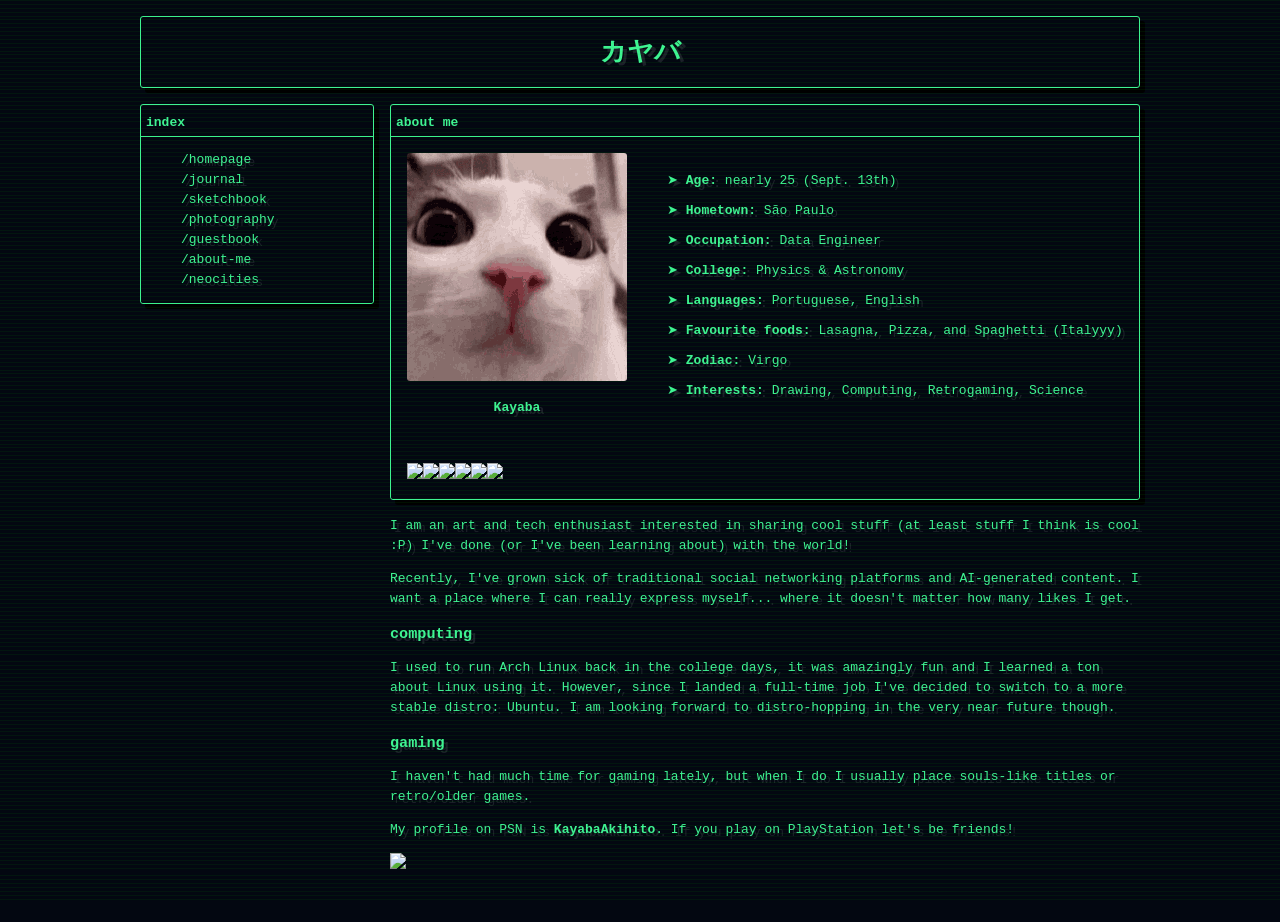
==== about-me/index.html @ 6a8ba09c "styles updatesto message dialog + new buttons" ====
<!DOCTYPE html>
<html lang="en">
	<head>
		<meta charset="UTF-8">
		<meta name="viewport" content="width=device-width, initial-scale=1.0">
		<title>Road to Nowhere - About me</title>
		<link rel="stylesheet" href="/css/style.css"/>
		<link rel="stylesheet" href="/css/home.css"/>
	</head>
	<body>
		<div class="center-column">
			<div class="window header"><h1>カヤバ</h1></div>
			<div class="content">
				<div class="left">
					<div class="widgets">
						<div class="widget window menu">
							<div class="title">index</div>
							<div class="content">
								<ul>
									<a href="/"><li>/homepage</li></a>
									<a href="/journal"><li>/journal</li></a>
									<a href="/sketchbook/"><li>/sketchbook</li></a>
									<a href="/photography"><li>/photography</li></a>
									<a href="/guestbook"><li>/guestbook</li></a>
									<a href="/about-me"><li>/about-me</li></a>
									<a href="https://neocities.org/site/road2nowhere"><li>/neocities</li></a>
								</ul>
							</div>
						</div>
					</div>
				</div>
				<div class="right">
					<div class="elements">
						<div class="element window about">
							<div class="title">about me</div>
							<div class="content">
								<div class="info-card">
									<div>
										<div class="profile-pic">
											<img src="/images/profile.gif" alt="">
											<p><b>Kayaba</b></p>
										</div>
										<ul>
											<li><b>Age:</b> nearly 25 (Sept. 13th)</li>
											<li><b>Hometown:</b> São Paulo</li>
											<li><b>Occupation:</b> Data Engineer</li>
											<li><b>College:</b> Physics & Astronomy</li>
											<li><b>Languages:</b> Portuguese, English</li>
											<li><b>Favourite foods:</b> Lasagna, Pizza, and Spaghetti (Italyyy)</li>
											<li><b>Zodiac:</b> Virgo</li>
											<li><b>Interests:</b> Drawing, Computing, Retrogaming, Science</li>
										</ul>
									</div>
									<div id="blinkers">
										<img src="/images/blinkers/broken.gif">
										<img src="/images/blinkers/lgbtqia.gif">
										<img src="/images/blinkers/rainbow2.gif">
										<img src="/images/blinkers/sum1uknowigay.gif">
										<img src="/images/blinkers/htmljunkie.gif">
										<img src="/images/blinkers/hand_coded.gif">
									</div>
								</div>
							</div>
						</div>
						<div class="element bio">
							<div class="content">
								<p>I am an art and tech enthusiast interested in sharing cool stuff (at least stuff I think is cool :P) I've done (or I've been learning about) with the world!</p>
								<p>Recently, I've grown sick of traditional social networking platforms and AI-generated content. I want a place where I can really express myself... where it doesn't matter how many likes I get.</p>
							</div>
						</div>
						<div class="element">
							<div class="title"><h3>computing</h3></div>
							<div class="content">
								<p>I used to run Arch Linux back in the college days, it was amazingly fun and I learned a ton about Linux using it. However, since I landed a full-time job I've decided to switch to a more stable distro: Ubuntu. I am looking forward to distro-hopping in the very near future though.</p>
							</div>
						</div>
						<div class="element">
							<div class="title"><h3>gaming</h3></div>
							<div class="content">
								<p>I haven't had much time for gaming lately, but when I do I usually place souls-like titles or retro/older games.</p>
								<p>My profile on PSN is <b>KayabaAkihito</b>. If you play on PlayStation let's be friends!</p>
								<a href="https://psnprofiles.com/KayabaAkihito" target="_blank">
									<img src="https://card.psnprofiles.com/1/KayabaAkihito.png" style="image-rendering: auto;">
								</a>
							</div>
						</div>
					</div>
				</div>
			</div>
			<div class="footer"></div>
		</div>
		<div class="messages">
			<div class="message window" id="message-writer">
				<div class="title"><b>leave your message</b><i class="fa-solid fa-xmark" id="close"></i></div>
				<div class="content">
					<input type="text" id="username" placeholder="username (optional)">
					<input type="text" id="url" placeholder="website URL (optional)">
					<textarea name="message" id="message" placeholder="suggestions? thoughts?"></textarea>
					<input type="button" id="send" value="send">
					<span id="status"></span>
				</div>
			</div>
		</div>
		<div class="crt-screen"></div>
		<script src="https://code.jquery.com/jquery-4.0.0.min.js"></script>
		<script src="https://code.jquery.com/ui/1.14.2/jquery-ui.js"></script>
		<script src="https://kit.fontawesome.com/b856aba706.js" crossorigin="anonymous"></script>
		<script src="/js/main.js"></script>
	</body>
</html>
---- css/style.css ----
:root {
	--bg-color: #030711;
	--fg-color: #3ff393;
	--text-color: #3ff393;
	--wd-bg-color: #030711;
	--3rd-color: #133B5C;
	--4th-color: #1E5F74;
	--op-color: orangered;
	--std-spacing: 16px;
}

/* =================================================== */

* {
	box-sizing: border-box;
	scrollbar-color: var(--fg-color) var(--bg-color);
	scrollbar-width: thin;
}

body {
	margin: 0;
	padding: 0;
	background-color: var(--bg-color);
	color: var(--text-color);
	font-family: monospace;
	display: flex;
	flex-direction: column;
	align-items: center;
	overflow-x: hidden;
	image-rendering: pixelated;
}

img {
	position: relative;
	z-index: 10;
}

a {
	text-decoration: none;
	color: var(--text-color);
}

a:hover {
	text-decoration: underline;
}

h1,h2,h3,h4,h5,h6,b,p,ul {
	text-shadow: 4px 3px 0 rgba(255, 255, 255, 0.1);
}

p, ul {
	line-height: 20px;
}

ul {
	list-style-type: none;
}

img {
	max-width: 100%;
}

iframe {
	position: relative;
	z-index: 10;
	border: 1px solid var(--fg-color);
	border-radius: 3px;
}

button {
	cursor: pointer;
	background-color: var(--bg-color);
	color: var(--text-color);
	font-weight: bold;
	padding: 8px 16px 8px 16px;
	border: 1px solid var(--fg-color);
	border-radius: 3px;
	box-shadow: 0 4px 0 var(--fg-color);
	outline: none;
	transition: all 200ms;
}

button:active {
	transform: translateY(4px);
	box-shadow: 0 0px 0 var(--fg-color);
	background-color: var(--fg-color);
	color: var(--bg-color);
}

input, textarea {
	margin: 4px;
	background-color: rgba(255, 255, 255, 0.05);
	padding: 4px;
	border: none;
	outline: none;
	color: var(--text-color);
	border-radius: 4px;
	transition: all 200ms;
}

/* =================================================== */

div.center-column {
	display: flex;
	flex-direction: column;
	width: 70vw;
	min-width: 1000px;
}

div.center-column > div.content {
	display: flex;
	width: 100%;
	flex-direction: row;
}

div.center-column > div.content > div.sidebar, div.center-column > div.content > div.left {
	flex-shrink: 0;
	width: 25%;
	&:nth-child(1) { padding-right: var(--std-spacing); } 
  	&:nth-child(3) { padding-left: var(--std-spacing); }
}

div.center-column > div.content > div.center, div.center-column > div.content > div.right {
	width: 50%;
	flex-grow: 1;
}

div.footer, div.header {
	margin: var(--std-spacing) 0;
	text-align: center;
	color: var(--text-color);
}

/* =================================================== */

div.banner img {
	width: 100%;
	border-radius: 0px;
}

div.window {
	width: 100%;
	border: 1px solid var(--fg-color);
	box-shadow: 5px 5px rgba(0, 0, 0, 1);
	background-color: var(--bg-color);
	border-radius: 3px;
}

div.window > div.title {
	display: flex;
	flex-direction: row;
	justify-content: left;
	width: 100% - 10px;
	padding: 10px 5px 6px 5px;
	background-color: var(--wd-bg-colo);
	border-bottom: 1px solid var(--fg-color);
	color: var(--text-color);
	font-weight: bold;
}

div.window > div.title > img {
	margin-right: 6px;
}

div.window > div.title > div.controls button.collapse {
	cursor: pointer;
	outline: none;
	border: none;
	background-color: transparent;
}

div.window > div.title > div.controls button.collapse:hover {
	background-color: red;
	color: white;
}

div.window > div.content {
	display: flex;
	flex-direction: column;
	width: 100% - 10px;
	padding: var(--std-spacing);
	background-color: var(--wd-bg-color);
	overflow: hidden;
	border-radius: 0 0 3px 3px;
	color: var(--text-color);
}



div.widgets > div.widget:last-child {
	margin-bottom: 0;
}

div.widget {
	margin-bottom: var(--std-spacing);
}

div.widget div.content img {
	width: 100%;
}


div.element {
	margin-top: var(--std-spacing);
}
div.elements > div.element:first-child {
	margin-top: 0;
}


div.modal-overlay {
	position: fixed;
	width: 100vw;
	height: 100vh;
	z-index: 1000;
	background: rgba(0, 0, 0, 0.8);
	display: flex;
	justify-content: center;
	align-items: center;
}

div.modal-overlay img {
	max-width: 80vw;
	max-height: 90vh;
}

/* =================================================== */

div.menu div.content {
	padding: 0;
}

div.menu ul {
	list-style-type: none;
}

div.menu ul a {
	text-decoration: none;
	color: var(--fg-color);
}

div.menu ul li.inactive {
	color: grey;
}

div.menu ul a:hover {
	text-decoration: underline;
}

/* =================================================== */

div.messages {
	position: absolute;
	display: none;
	width: 100vw;
}

div.message {
	position: absolute;
	max-width: 260px;
	border-color: var(--op-color);
	color: var(--op-color);
	z-index: 15;
	cursor: grab;
}

div.message div.title {
	border-color: var(--op-color);
	color: var(--op-color);
}

div.message div.title div.controls {
	position: absolute;
	right: 6px;
	top: 6px;
}

div.message div.title div.controls > * {
	padding: 4px 2px;
	background-color: transparent;
	border-radius: 3px;
	cursor: pointer;
}

div.message div.title div.controls path {
	pointer-events: none;
}

div.message div.title div.controls > *:hover {
	background-color: var(--op-color);
	color: var(--wd-bg-color);
}

div.message div.content {
	padding: 16px 16px;
}

div.message p, div.message b, div.message a {
	color: var(--op-color);
	margin: 0;
}

div.message span {
	color: rgba(255, 255, 255, 0.6);
	font-size: 8px;
}

div.message input, div.message textarea {
	color: var(--op-color);
}

div.message div.body {
	padding-top: 4px;
	margin: 4px 0;
	border-top: 1px dotted var(--op-color);
}


div#message-writer {
	top: 50vh;
	left: 5%;
	z-index: 16;
}

div#message-writer input#username {
	font-weight: bold;
}

div#message-writer input[type=button] {
	cursor: pointer;
	border: 1px solid var(--op-color);
	font-weight: bold;
}

div#message-writer input[type=button]:hover {
	background-color: var(--op-color);
	color: var(--wd-bg-color);
}

div#message-writer textarea {
	height: 100px;
}

div#message-writer span {
	margin-top: 4px;
	font-size: 12px;
	text-align: center;
}

/* =================================================== */

div.crt-screen {
	position: fixed;
	width: 100%;
	height: 100%;
	background-image: linear-gradient(
		rgba(0, 255, 0, 0.1) 0.1em,
		transparent 0.1em
	);
	background-size: 100% 0.3em;
	pointer-events: none;
	z-index: 5;
	opacity: 0.6;
}

canvas#background {
	position: fixed;
	z-index: -5;
}


/* =================================================== */
---- css/home.css ----
@keyframes banner-load {
    0% {transform: scale(0) rotateX(180deg);}
    100% {transform: scale(1) rotateX(0);}
}

/* ================================================================ */

div.content-full {
    margin-top: 32px;
}

div.header > img {
    width: 100%;
    animation: banner-load 300ms ease-in;
    image-rendering: auto;
}

div#stamps {
    display: inline-block;
}

/* ================================================================ */

div.about div.info-card {
    display: flex;
    flex-direction: column;
}

div.about div.info-card > div {
    display: flex;
    flex-direction: row;
}

div.about div.info-card div.profile-pic {
    text-align: center;
}

div.about div.info-card div.profile-pic img {
    border-radius: 3px;
}

div.about div.info-card ul {
    list-style-type: none;
}

div.about div.info-card ul li {
    padding: 5px 0 5px 0;
}
div.about div.info-card ul li:before {
    content: "➤ ";
}

div#blinkers {
    width: 100%;
    display: inline-table;
    margin-top: 32px;
}

div#blinkers img {
    height: 22px;
}

/* ================================================================ */
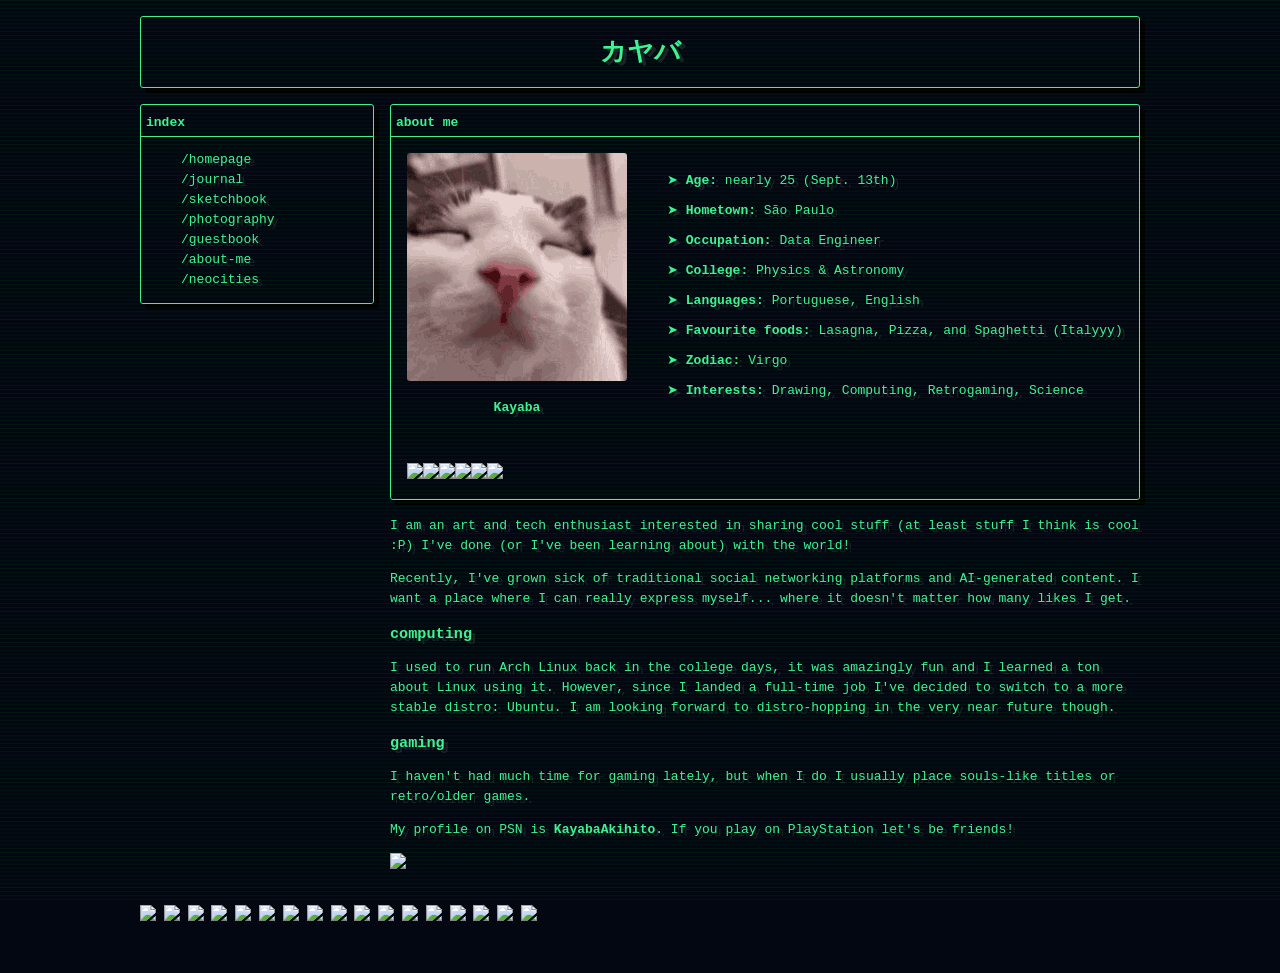
==== commit c18d405a: "updates" ====
--- a/about-me/index.html
+++ b/about-me/index.html
@@ -87,6 +87,31 @@
 					</div>
 				</div>
 			</div>
+			<div class="content-full">
+				<div class="elements">
+					<div class="element" id="stamps">
+						<div>
+							<img src="/images/stamps/play_Minecraft.png">
+							<img src="/images/stamps/stickers.png">
+							<img src="/images/stamps/rainbow3.gif">
+							<img src="/images/stamps/weird-ppl.png">
+							<img src="/images/stamps/cant-draw.gif">
+							<img src="/images/stamps/Oldweb.png">
+							<img src="/images/stamps/cilingcat.gif">
+							<img src="/images/stamps/tnt.gif">
+							<img src="/images/stamps/nintendo.webp">
+							<img src="/images/stamps/the evil pigeon.jpg">
+							<img src="/images/stamps/support_minecraft.png">
+							<img src="/images/stamps/Deadlylazer.gif">
+							<img src="/images/stamps/out_of_order.jpg">
+							<img src="/images/stamps/stars.gif">
+							<img src="/images/stamps/nyancat.gif">
+							<img src="/images/stamps/radioactive.gif">
+							<img src="/images/stamps/piracy.png">
+						</div>
+					</div>
+				</div>
+			</div>
 			<div class="footer"></div>
 		</div>
 		<div class="messages">
--- a/css/style.css
+++ b/css/style.css
@@ -27,7 +27,6 @@
 	flex-direction: column;
 	align-items: center;
 	overflow-x: hidden;
-	image-rendering: pixelated;
 }
 
 img {
@@ -35,6 +34,10 @@
 	z-index: 10;
 }
 
+img.pixelated {
+	image-rendering: pixelated;
+}
+
 a {
 	text-decoration: none;
 	color: var(--text-color);
@@ -44,7 +47,7 @@
 	text-decoration: underline;
 }
 
-h1,h2,h3,h4,h5,h6,b,p,ul {
+h1,h2,h3,h4,h5,h6,b,p,ul,pre {
 	text-shadow: 4px 3px 0 rgba(255, 255, 255, 0.1);
 }
 
@@ -365,6 +368,7 @@
 
 canvas#background {
 	position: fixed;
+	opacity: 0.3;
 	z-index: -5;
 }
 
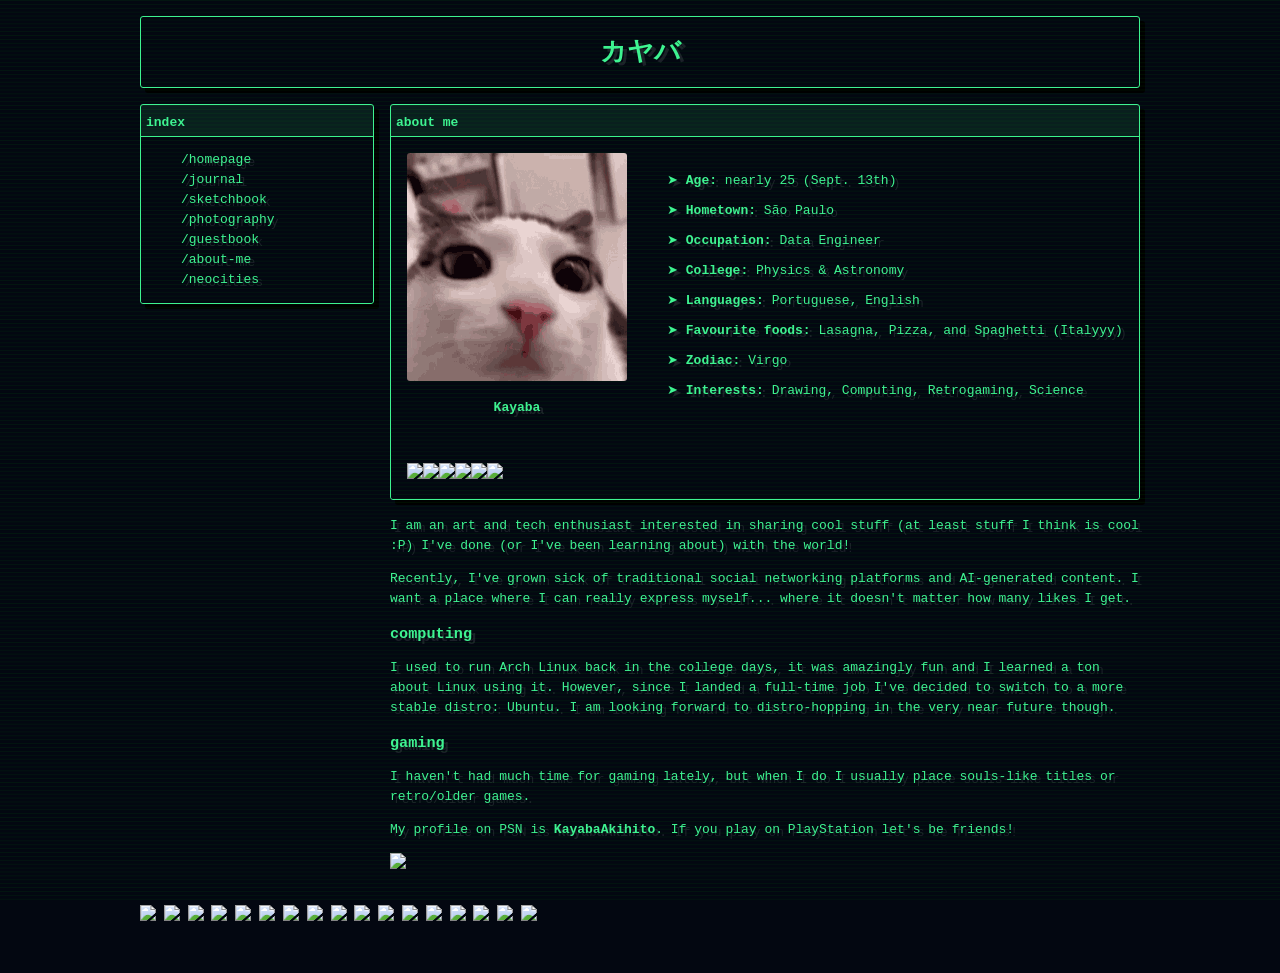
==== commit 0dd5654e: "updates" ====
--- a/about-me/index.html
+++ b/about-me/index.html
@@ -114,18 +114,7 @@
 			</div>
 			<div class="footer"></div>
 		</div>
-		<div class="messages">
-			<div class="message window" id="message-writer">
-				<div class="title"><b>leave your message</b><i class="fa-solid fa-xmark" id="close"></i></div>
-				<div class="content">
-					<input type="text" id="username" placeholder="username (optional)">
-					<input type="text" id="url" placeholder="website URL (optional)">
-					<textarea name="message" id="message" placeholder="suggestions? thoughts?"></textarea>
-					<input type="button" id="send" value="send">
-					<span id="status"></span>
-				</div>
-			</div>
-		</div>
+		<div class="messages"></div>
 		<div class="crt-screen"></div>
 		<script src="https://code.jquery.com/jquery-4.0.0.min.js"></script>
 		<script src="https://code.jquery.com/ui/1.14.2/jquery-ui.js"></script>
--- a/css/style.css
+++ b/css/style.css
@@ -3,6 +3,7 @@
 	--fg-color: #3ff393;
 	--text-color: #3ff393;
 	--wd-bg-color: #030711;
+	--wd-title-bg-color: rgba(63, 243, 147, 0.1);
 	--3rd-color: #133B5C;
 	--4th-color: #1E5F74;
 	--op-color: orangered;
@@ -130,8 +131,8 @@
 
 div.footer, div.header {
 	margin: var(--std-spacing) 0;
+	color: var(--text-color);
 	text-align: center;
-	color: var(--text-color);
 }
 
 /* =================================================== */
@@ -155,7 +156,7 @@
 	justify-content: left;
 	width: 100% - 10px;
 	padding: 10px 5px 6px 5px;
-	background-color: var(--wd-bg-colo);
+	background-color: var(--wd-title-bg-color);
 	border-bottom: 1px solid var(--fg-color);
 	color: var(--text-color);
 	font-weight: bold;
@@ -269,6 +270,7 @@
 
 div.message div.title {
 	border-color: var(--op-color);
+	background-color: rgba(255, 69, 0, 0.1);
 	color: var(--op-color);
 }
 
--- a/css/home.css
+++ b/css/home.css
@@ -1,6 +1,13 @@
 @keyframes banner-load {
     0% {transform: scale(0) rotateX(180deg);}
     100% {transform: scale(1) rotateX(0);}
+}
+
+@keyframes message-writer {
+    0% {transform: translateX(0);}
+    25% {transform: translateX(-10px);}
+    75% {transform: translateX(10px);}
+    100% {transform: translateX(0);}
 }
 
 /* ================================================================ */
@@ -15,8 +22,12 @@
     image-rendering: auto;
 }
 
-div#stamps {
-    display: inline-block;
+div#message-writer {
+    position: relative;
+    min-width: 100%;
+    top: 0;
+    left: 0;
+    animation: message-writer 200ms 5 ease-out;
 }
 
 /* ================================================================ */
@@ -60,4 +71,9 @@
     height: 22px;
 }
 
+div#stamps {
+    display: inline-block;
+}
+
+
 /* ================================================================ */
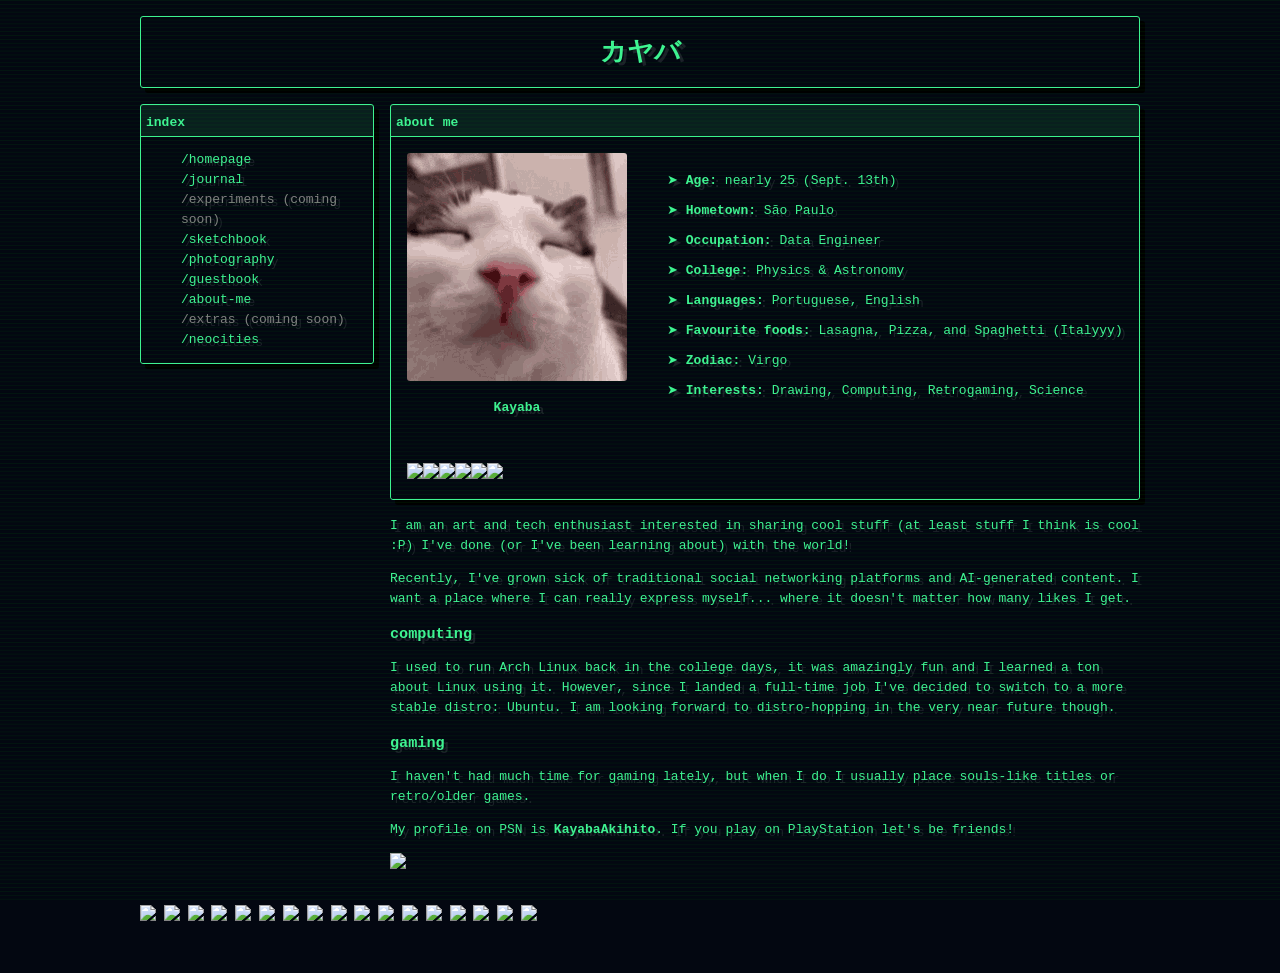
==== commit 7a428dc7: "adding extra and experiments to index" ====
--- a/about-me/index.html
+++ b/about-me/index.html
@@ -19,10 +19,12 @@
 								<ul>
 									<a href="/"><li>/homepage</li></a>
 									<a href="/journal"><li>/journal</li></a>
+									<li class="inactive">/experiments (coming soon)</li>
 									<a href="/sketchbook/"><li>/sketchbook</li></a>
 									<a href="/photography"><li>/photography</li></a>
 									<a href="/guestbook"><li>/guestbook</li></a>
 									<a href="/about-me"><li>/about-me</li></a>
+									<li class="inactive">/extras (coming soon)</li>
 									<a href="https://neocities.org/site/road2nowhere"><li>/neocities</li></a>
 								</ul>
 							</div>
--- a/css/style.css
+++ b/css/style.css
@@ -30,6 +30,13 @@
 	overflow-x: hidden;
 }
 
+div.utilities {
+	position: fixed;
+	z-index: 11;
+	left: 0;
+	top: 0;
+}
+
 img {
 	position: relative;
 	z-index: 10;
@@ -207,8 +214,13 @@
 div.element {
 	margin-top: var(--std-spacing);
 }
+
 div.elements > div.element:first-child {
 	margin-top: 0;
+}
+
+div.element.center {
+    text-align: center;
 }
 
 
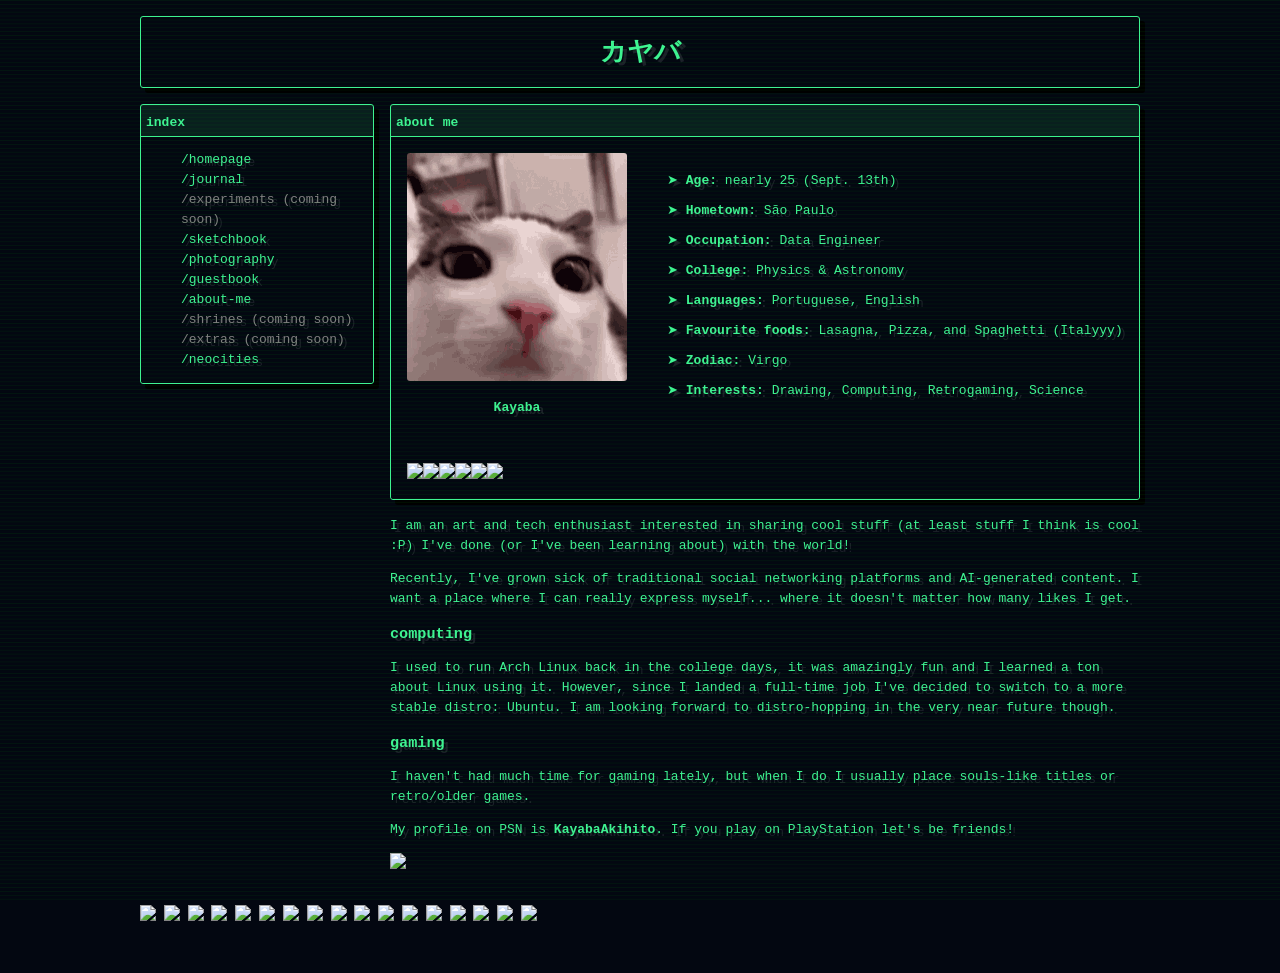
==== commit 3e74dfaa: "updates" ====
--- a/about-me/index.html
+++ b/about-me/index.html
@@ -24,6 +24,7 @@
 									<a href="/photography"><li>/photography</li></a>
 									<a href="/guestbook"><li>/guestbook</li></a>
 									<a href="/about-me"><li>/about-me</li></a>
+									<li class="inactive">/shrines (coming soon)</li>
 									<li class="inactive">/extras (coming soon)</li>
 									<a href="https://neocities.org/site/road2nowhere"><li>/neocities</li></a>
 								</ul>
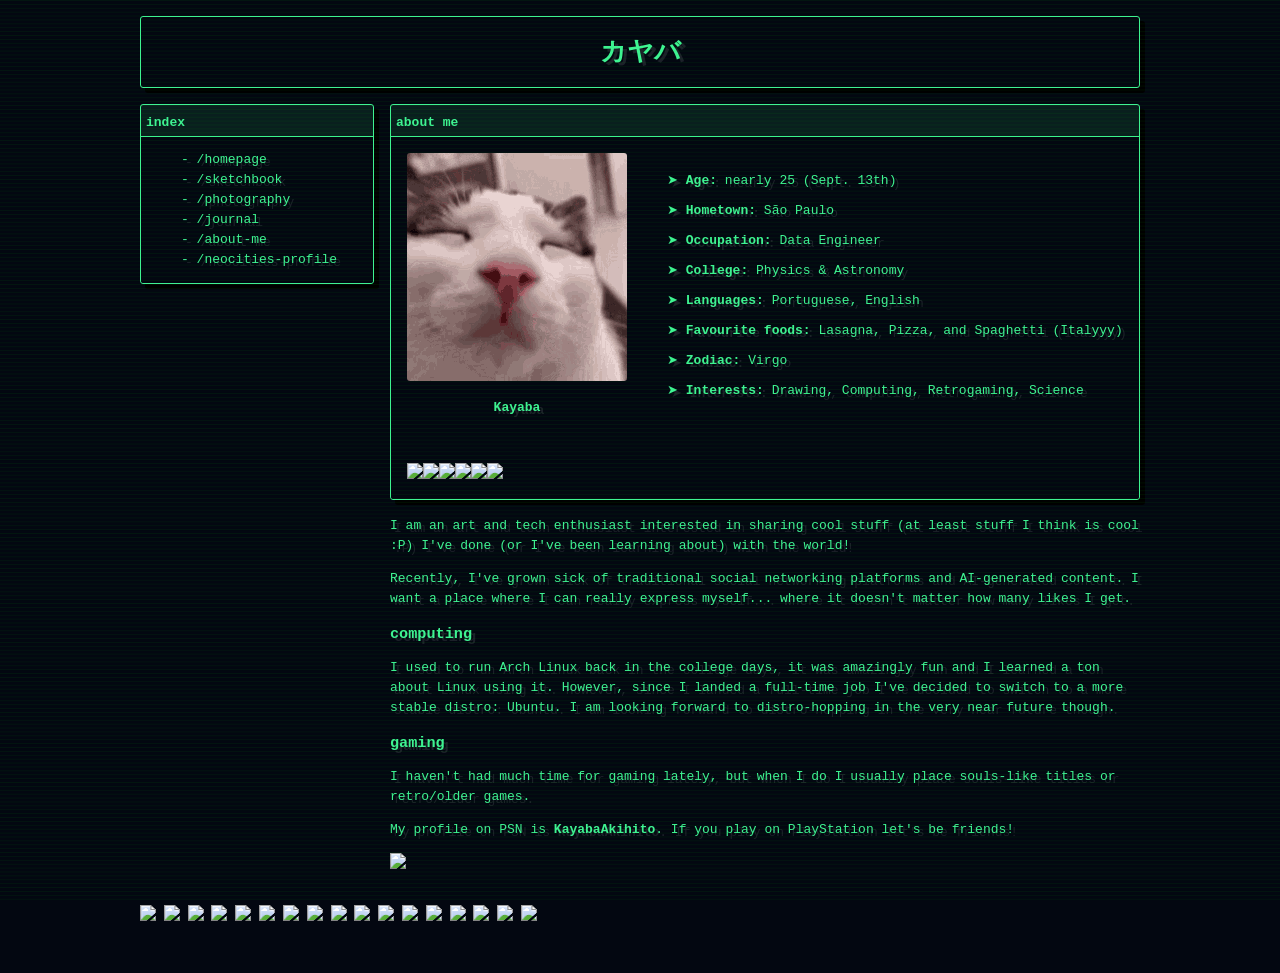
==== commit 44637203: "redesign" ====
--- a/about-me/index.html
+++ b/about-me/index.html
@@ -18,15 +18,11 @@
 							<div class="content">
 								<ul>
 									<a href="/"><li>/homepage</li></a>
-									<a href="/journal"><li>/journal</li></a>
-									<li class="inactive">/experiments (coming soon)</li>
 									<a href="/sketchbook/"><li>/sketchbook</li></a>
 									<a href="/photography"><li>/photography</li></a>
-									<a href="/guestbook"><li>/guestbook</li></a>
+									<a href="/journal"><li>/journal</li></a>
 									<a href="/about-me"><li>/about-me</li></a>
-									<li class="inactive">/shrines (coming soon)</li>
-									<li class="inactive">/extras (coming soon)</li>
-									<a href="https://neocities.org/site/road2nowhere"><li>/neocities</li></a>
+									<a href="https://neocities.org/site/road2nowhere"><li>/neocities-profile</li></a>
 								</ul>
 							</div>
 						</div>
@@ -122,6 +118,6 @@
 		<script src="https://code.jquery.com/jquery-4.0.0.min.js"></script>
 		<script src="https://code.jquery.com/ui/1.14.2/jquery-ui.js"></script>
 		<script src="https://kit.fontawesome.com/b856aba706.js" crossorigin="anonymous"></script>
-		<script src="/js/main.js"></script>
+		<script type="module" src="/js/main.js"></script>
 	</body>
 </html>
--- a/css/style.css
+++ b/css/style.css
@@ -196,6 +196,16 @@
 	color: var(--text-color);
 }
 
+div.window.embed > div.content {
+	padding: 0;
+	overflow: hidden;
+}
+
+div.window.embed iframe {
+	width: 100%;
+	height: 600px;
+	border: none;
+}
 
 
 div.widgets > div.widget:last-child {
--- a/css/home.css
+++ b/css/home.css
@@ -11,6 +11,15 @@
 }
 
 /* ================================================================ */
+
+span {
+    color: rgba(255, 255, 255, 0.5);
+    margin-top: 4px;
+}
+
+ul li::before {
+    content: "- ";
+}
 
 div.content-full {
     margin-top: 32px;
@@ -29,6 +38,45 @@
     left: 0;
     animation: message-writer 200ms 5 ease-out;
 }
+
+div.updates > div p::before {
+    content: "- ";
+}
+
+div.updates > div {
+    border-bottom: 1px dotted var(--fg-color);
+}
+div.updates > div:last-of-type {border: none;}
+
+
+div.hooks {
+    display: flex;
+    flex-direction: row;
+    flex-wrap: wrap;
+    justify-content: space-around;
+    margin: 16px 0;
+}
+
+div.hooks a {
+    display: block;
+    text-align: center;
+}
+
+div.hooks a div {
+    display: flex;
+    flex-direction: column;
+    justify-content: center;
+    align-items: center;
+    width: 150px;
+    height: 150px;
+}
+
+div.hooks img {
+    width: 100px;
+    height: auto;
+    margin-bottom: 8px;
+}
+
 
 /* ================================================================ */
 
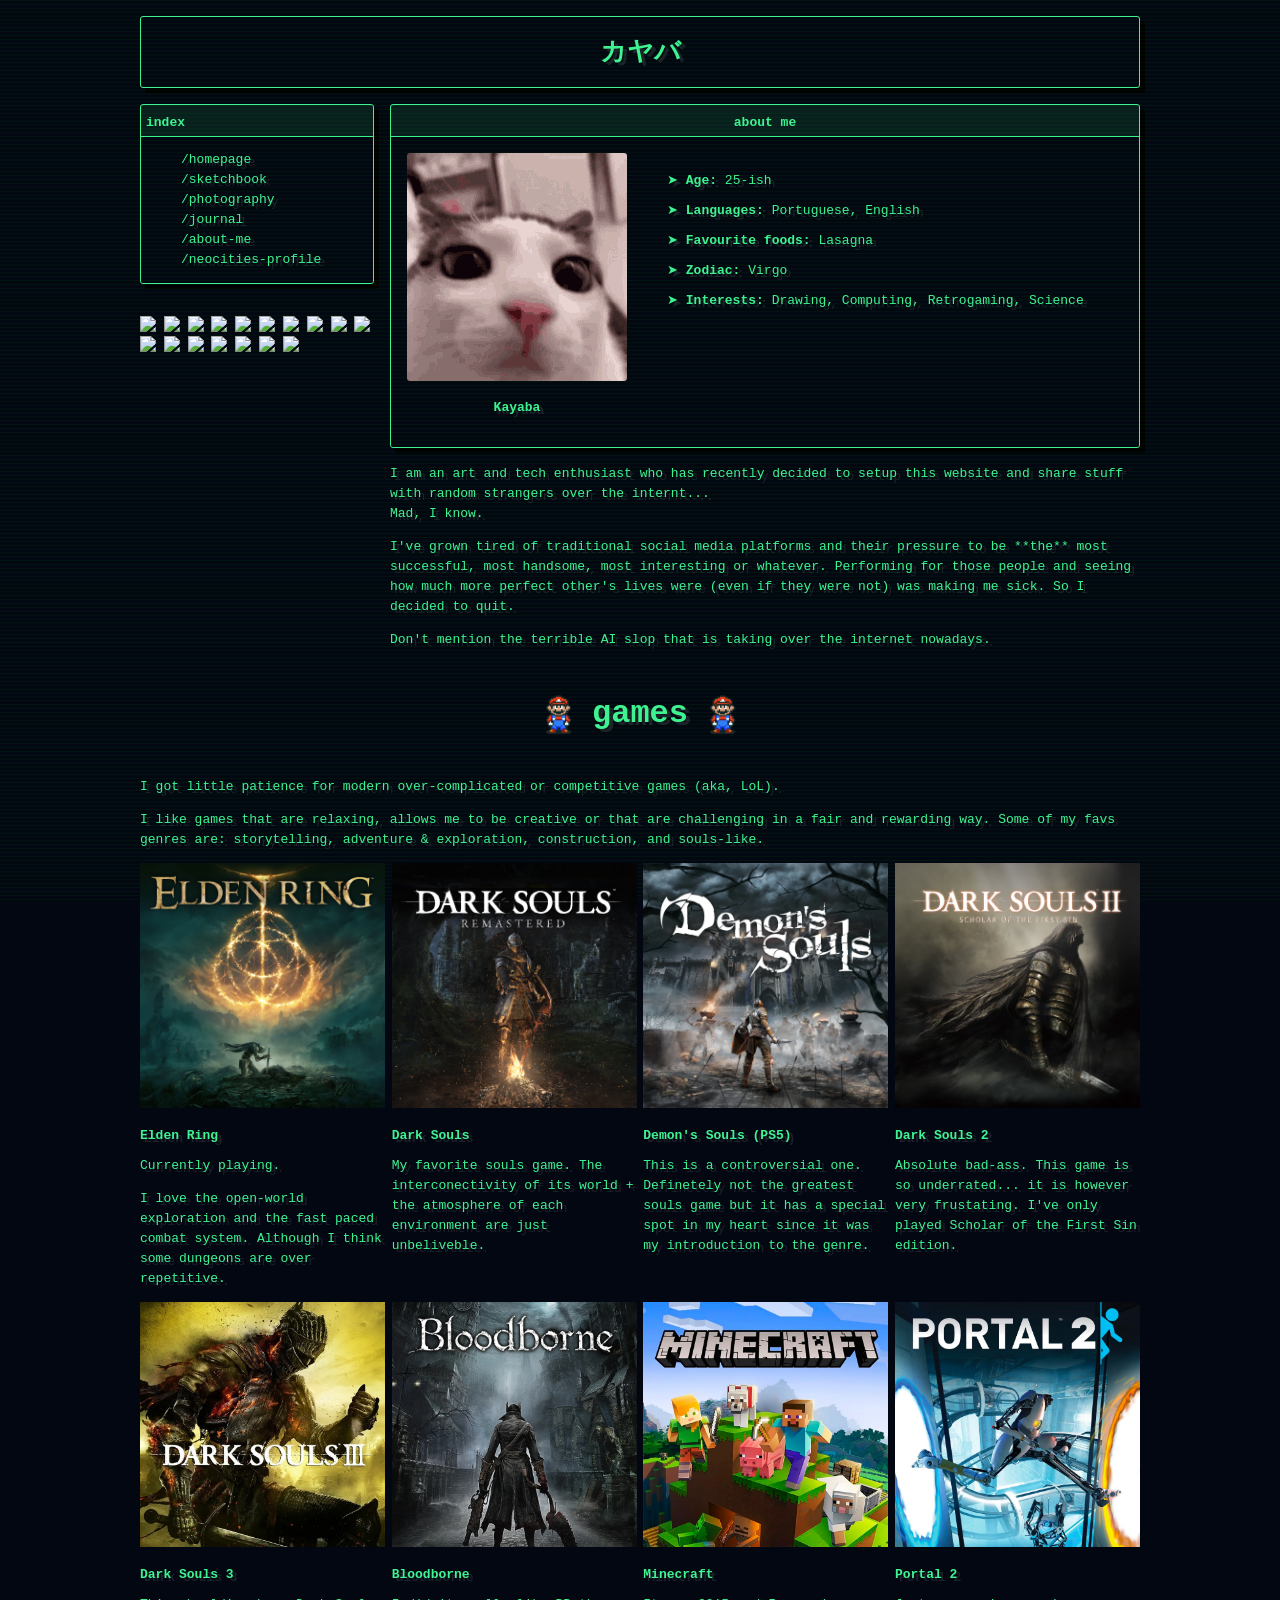
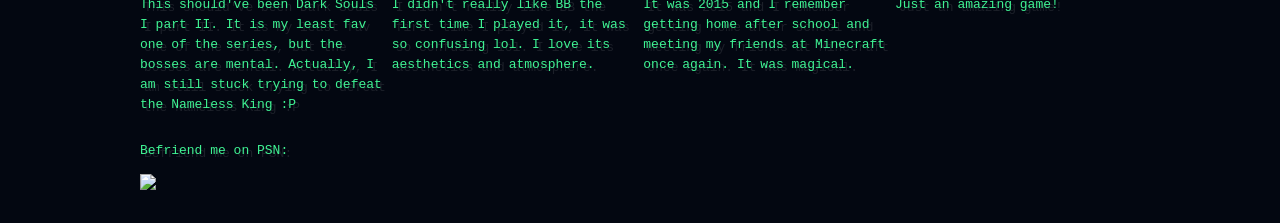
==== commit d26f067c: "updating about me" ====
--- a/about-me/index.html
+++ b/about-me/index.html
@@ -5,13 +5,13 @@
 		<meta name="viewport" content="width=device-width, initial-scale=1.0">
 		<title>Road to Nowhere - About me</title>
 		<link rel="stylesheet" href="/css/style.css"/>
-		<link rel="stylesheet" href="/css/home.css"/>
+		<link rel="stylesheet" href="/css/about-me.css"/>
 	</head>
 	<body>
 		<div class="center-column">
 			<div class="window header"><h1>カヤバ</h1></div>
 			<div class="content">
-				<div class="left">
+				<div class="sidebar">
 					<div class="widgets">
 						<div class="widget window menu">
 							<div class="title">index</div>
@@ -26,9 +26,38 @@
 								</ul>
 							</div>
 						</div>
+						<!-- <div id="blinkers">
+							<img src="/images/blinkers/broken.gif">
+							<img src="/images/blinkers/lgbtqia.gif">
+							<img src="/images/blinkers/rainbow2.gif">
+							<img src="/images/blinkers/sum1uknowigay.gif">
+							<img src="/images/blinkers/htmljunkie.gif">
+							<img src="/images/blinkers/hand_coded.gif">
+						</div> -->
+						<div class="widget" id="stamps">
+							<div>
+								<img src="/images/stamps/play_Minecraft.png">
+								<img src="/images/stamps/stickers.png">
+								<img src="/images/stamps/rainbow3.gif">
+								<img src="/images/stamps/weird-ppl.png">
+								<img src="/images/stamps/cant-draw.gif">
+								<img src="/images/stamps/Oldweb.png">
+								<img src="/images/stamps/cilingcat.gif">
+								<img src="/images/stamps/tnt.gif">
+								<img src="/images/stamps/nintendo.webp">
+								<img src="/images/stamps/the evil pigeon.jpg">
+								<img src="/images/stamps/support_minecraft.png">
+								<img src="/images/stamps/Deadlylazer.gif">
+								<img src="/images/stamps/out_of_order.jpg">
+								<img src="/images/stamps/stars.gif">
+								<img src="/images/stamps/nyancat.gif">
+								<img src="/images/stamps/radioactive.gif">
+								<img src="/images/stamps/piracy.png">
+							</div>
+						</div>
 					</div>
 				</div>
-				<div class="right">
+				<div class="center">
 					<div class="elements">
 						<div class="element window about">
 							<div class="title">about me</div>
@@ -40,47 +69,21 @@
 											<p><b>Kayaba</b></p>
 										</div>
 										<ul>
-											<li><b>Age:</b> nearly 25 (Sept. 13th)</li>
-											<li><b>Hometown:</b> São Paulo</li>
-											<li><b>Occupation:</b> Data Engineer</li>
-											<li><b>College:</b> Physics & Astronomy</li>
+											<li><b>Age:</b> 25-ish</li>
 											<li><b>Languages:</b> Portuguese, English</li>
-											<li><b>Favourite foods:</b> Lasagna, Pizza, and Spaghetti (Italyyy)</li>
+											<li><b>Favourite foods:</b> Lasagna</li>
 											<li><b>Zodiac:</b> Virgo</li>
 											<li><b>Interests:</b> Drawing, Computing, Retrogaming, Science</li>
 										</ul>
-									</div>
-									<div id="blinkers">
-										<img src="/images/blinkers/broken.gif">
-										<img src="/images/blinkers/lgbtqia.gif">
-										<img src="/images/blinkers/rainbow2.gif">
-										<img src="/images/blinkers/sum1uknowigay.gif">
-										<img src="/images/blinkers/htmljunkie.gif">
-										<img src="/images/blinkers/hand_coded.gif">
 									</div>
 								</div>
 							</div>
 						</div>
 						<div class="element bio">
 							<div class="content">
-								<p>I am an art and tech enthusiast interested in sharing cool stuff (at least stuff I think is cool :P) I've done (or I've been learning about) with the world!</p>
-								<p>Recently, I've grown sick of traditional social networking platforms and AI-generated content. I want a place where I can really express myself... where it doesn't matter how many likes I get.</p>
-							</div>
-						</div>
-						<div class="element">
-							<div class="title"><h3>computing</h3></div>
-							<div class="content">
-								<p>I used to run Arch Linux back in the college days, it was amazingly fun and I learned a ton about Linux using it. However, since I landed a full-time job I've decided to switch to a more stable distro: Ubuntu. I am looking forward to distro-hopping in the very near future though.</p>
-							</div>
-						</div>
-						<div class="element">
-							<div class="title"><h3>gaming</h3></div>
-							<div class="content">
-								<p>I haven't had much time for gaming lately, but when I do I usually place souls-like titles or retro/older games.</p>
-								<p>My profile on PSN is <b>KayabaAkihito</b>. If you play on PlayStation let's be friends!</p>
-								<a href="https://psnprofiles.com/KayabaAkihito" target="_blank">
-									<img src="https://card.psnprofiles.com/1/KayabaAkihito.png" style="image-rendering: auto;">
-								</a>
+								<p>I am an art and tech enthusiast who has recently decided to setup this website and share stuff with random strangers over the internt...<br>Mad, I know.</p>
+								<p>I've grown tired of traditional social media platforms and their pressure to be **the** most successful, most handsome, most interesting or whatever. Performing for those people and seeing how much more perfect other's lives were (even if they were not) was making me sick. So I decided to quit.</p>
+								<p>Don't mention the terrible AI slop that is taking over the internet nowadays.</p>
 							</div>
 						</div>
 					</div>
@@ -88,27 +91,67 @@
 			</div>
 			<div class="content-full">
 				<div class="elements">
-					<div class="element" id="stamps">
-						<div>
-							<img src="/images/stamps/play_Minecraft.png">
-							<img src="/images/stamps/stickers.png">
-							<img src="/images/stamps/rainbow3.gif">
-							<img src="/images/stamps/weird-ppl.png">
-							<img src="/images/stamps/cant-draw.gif">
-							<img src="/images/stamps/Oldweb.png">
-							<img src="/images/stamps/cilingcat.gif">
-							<img src="/images/stamps/tnt.gif">
-							<img src="/images/stamps/nintendo.webp">
-							<img src="/images/stamps/the evil pigeon.jpg">
-							<img src="/images/stamps/support_minecraft.png">
-							<img src="/images/stamps/Deadlylazer.gif">
-							<img src="/images/stamps/out_of_order.jpg">
-							<img src="/images/stamps/stars.gif">
-							<img src="/images/stamps/nyancat.gif">
-							<img src="/images/stamps/radioactive.gif">
-							<img src="/images/stamps/piracy.png">
+					<div class="element">
+						<div class="title">
+							<img src="/images/icons/mario.gif" alt="mario">
+							<h3>games</h3>
+							<img src="/images/icons/mario.gif" alt="mario">
+						</div>
+						<div class="content">
+							<p>I got little patience for modern over-complicated or competitive games (aka, LoL).</p>
+							<p>I like games that are relaxing, allows me to be creative or that are challenging in a fair and rewarding way. Some of my favs genres are: storytelling, adventure & exploration, construction, and souls-like.</p>
+
+							<div class="gameteca">
+								<div>
+									<img src="/about-me/gameteca/elden-ring.avif" alt="elden ring">
+									<b>Elden Ring</b>
+									<p>Currently playing.</p>
+									<p>I love the open-world exploration and the fast paced combat system. Although I think some dungeons are over repetitive.</p>
+								</div>
+								<div>
+									<img src="/about-me/gameteca/dark-souls.jpeg" alt="dark souls">
+									<b>Dark Souls</b>
+									<p>My favorite souls game. The interconectivity of its world + the atmosphere of each environment are just unbeliveble.</p>
+								</div>
+								<div>
+									<img src="/about-me/gameteca/demons-souls.webp" alt="demon's souls">
+									<b>Demon's Souls (PS5)</b>
+									<p>This is a controversial one. Definetely not the greatest souls game but it has a special spot in my heart since it was my introduction to the genre.</p>
+								</div>
+								<div>
+									<img src="/about-me/gameteca/dark-souls-2.avif" alt="dark souls 2">
+									<b>Dark Souls 2</b>
+									<p>Absolute bad-ass. This game is so underrated... it is however very frustating. I've only played Scholar of the First Sin edition.</p>
+								</div>
+								<div>
+									<img src="/about-me/gameteca/dark-souls-3.jpeg" alt="dark souls 3">
+									<b>Dark Souls 3</b>
+									<p>This should've been Dark Souls I part II. It is my least fav one of the series, but the bosses are mental. Actually, I am still stuck trying to defeat the Nameless King :P</p>
+								</div>
+								<div>
+									<img src="/about-me/gameteca/bloodborne.png" alt="bloodborne">
+									<b>Bloodborne</b>
+									<p>I didn't really like BB the first time I played it, it was so confusing lol. I love its aesthetics and atmosphere.</p>
+								</div>
+								<div>
+									<img src="/about-me/gameteca/minecraft.jpeg" alt="minecraft">
+									<b>Minecraft</b>
+									<p>It was 2015 and I remember getting home after school and meeting my friends at Minecraft once again. It was magical.</p>
+								</div>
+								<div>
+									<img src="/about-me/gameteca/portal-2.jpg" alt="portal 2">
+									<b>Portal 2</b>
+									<p>Just an amazing game!</p>
+								</div>
+							</div>
+
+							<p>Befriend me on PSN:</p>
+							<a href="https://psnprofiles.com/KayabaAkihito" target="_blank">
+								<img src="https://card.psnprofiles.com/1/KayabaAkihito.png" style="image-rendering: auto;">
+							</a>
 						</div>
 					</div>
+					
 				</div>
 			</div>
 			<div class="footer"></div>
--- a/css/about-me.css
+++ b/css/about-me.css
@@ -0,0 +1,81 @@
+
+div.about div.info-card {
+    display: flex;
+    flex-direction: column;
+}
+
+div.about div.info-card > div {
+    display: flex;
+    flex-direction: row;
+}
+
+div.about div.info-card div.profile-pic {
+    text-align: center;
+}
+
+div.about div.info-card div.profile-pic img {
+    border-radius: 3px;
+}
+
+div.about div.info-card ul {
+    list-style-type: none;
+}
+
+div.about div.info-card ul li {
+    padding: 5px 0 5px 0;
+}
+div.about div.info-card ul li:before {
+    content: "➤ ";
+}
+
+div#blinkers {
+    width: 100%;
+    display: flex;
+    flex-direction: row;
+    flex-wrap: wrap;
+    margin-top: 32px;
+}
+
+div#blinkers img {
+    width: 49.5%;
+}
+
+div#stamps {
+    display: block;
+    margin-top: 32px;
+}
+
+
+div.elements div.title {
+    width: 100%;
+    display: flex;
+    align-items: center;
+    justify-content: center;
+    gap: 10px;
+}
+
+div.elements div.title h3 {
+    font-size: 32px;
+}
+
+div.elements div.title img {
+    height: 62px;
+}
+
+
+div.gameteca {
+    display: flex;
+    flex-direction: row;
+    flex-wrap: wrap;
+    justify-content: space-between;
+}
+
+div.gameteca > div {
+    display: block;
+    width: 24.5%;
+}
+
+div.gameteca > div img {
+    width: 100%;
+    margin-bottom: 16px;
+}
